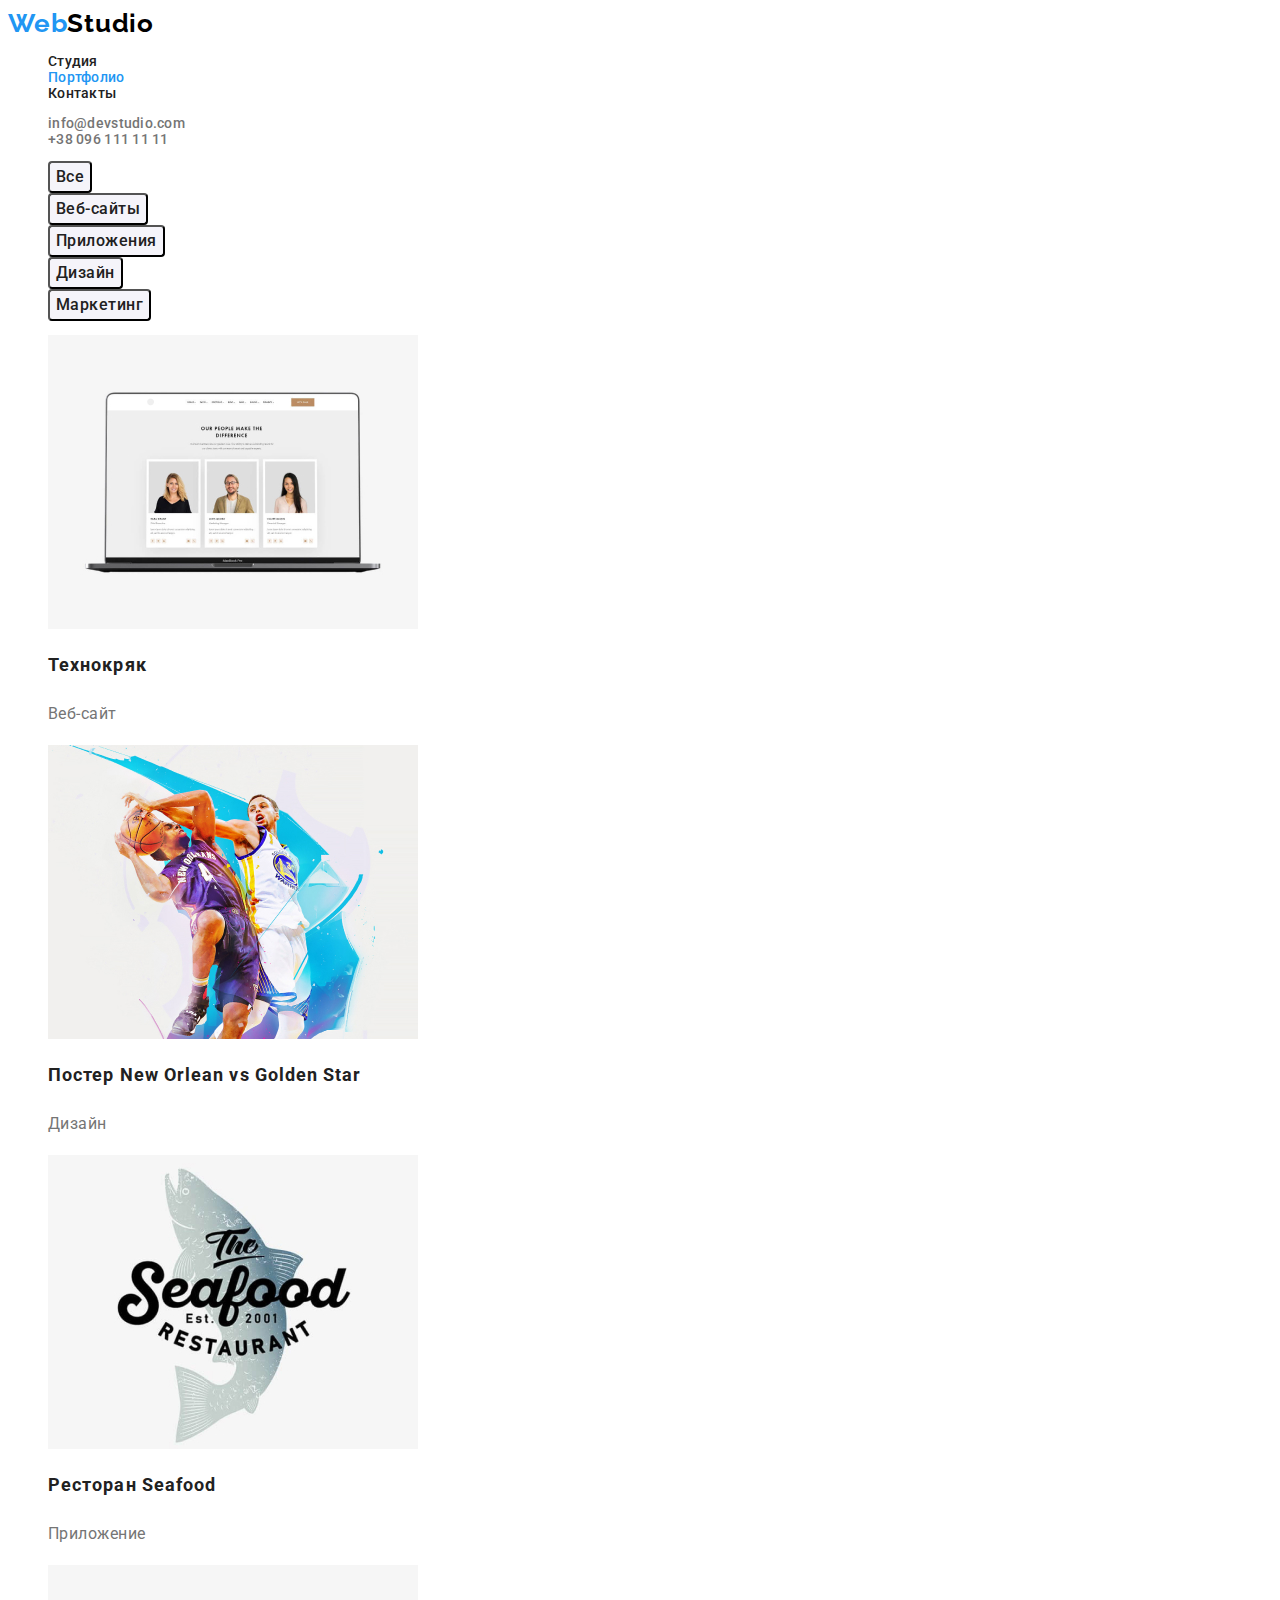
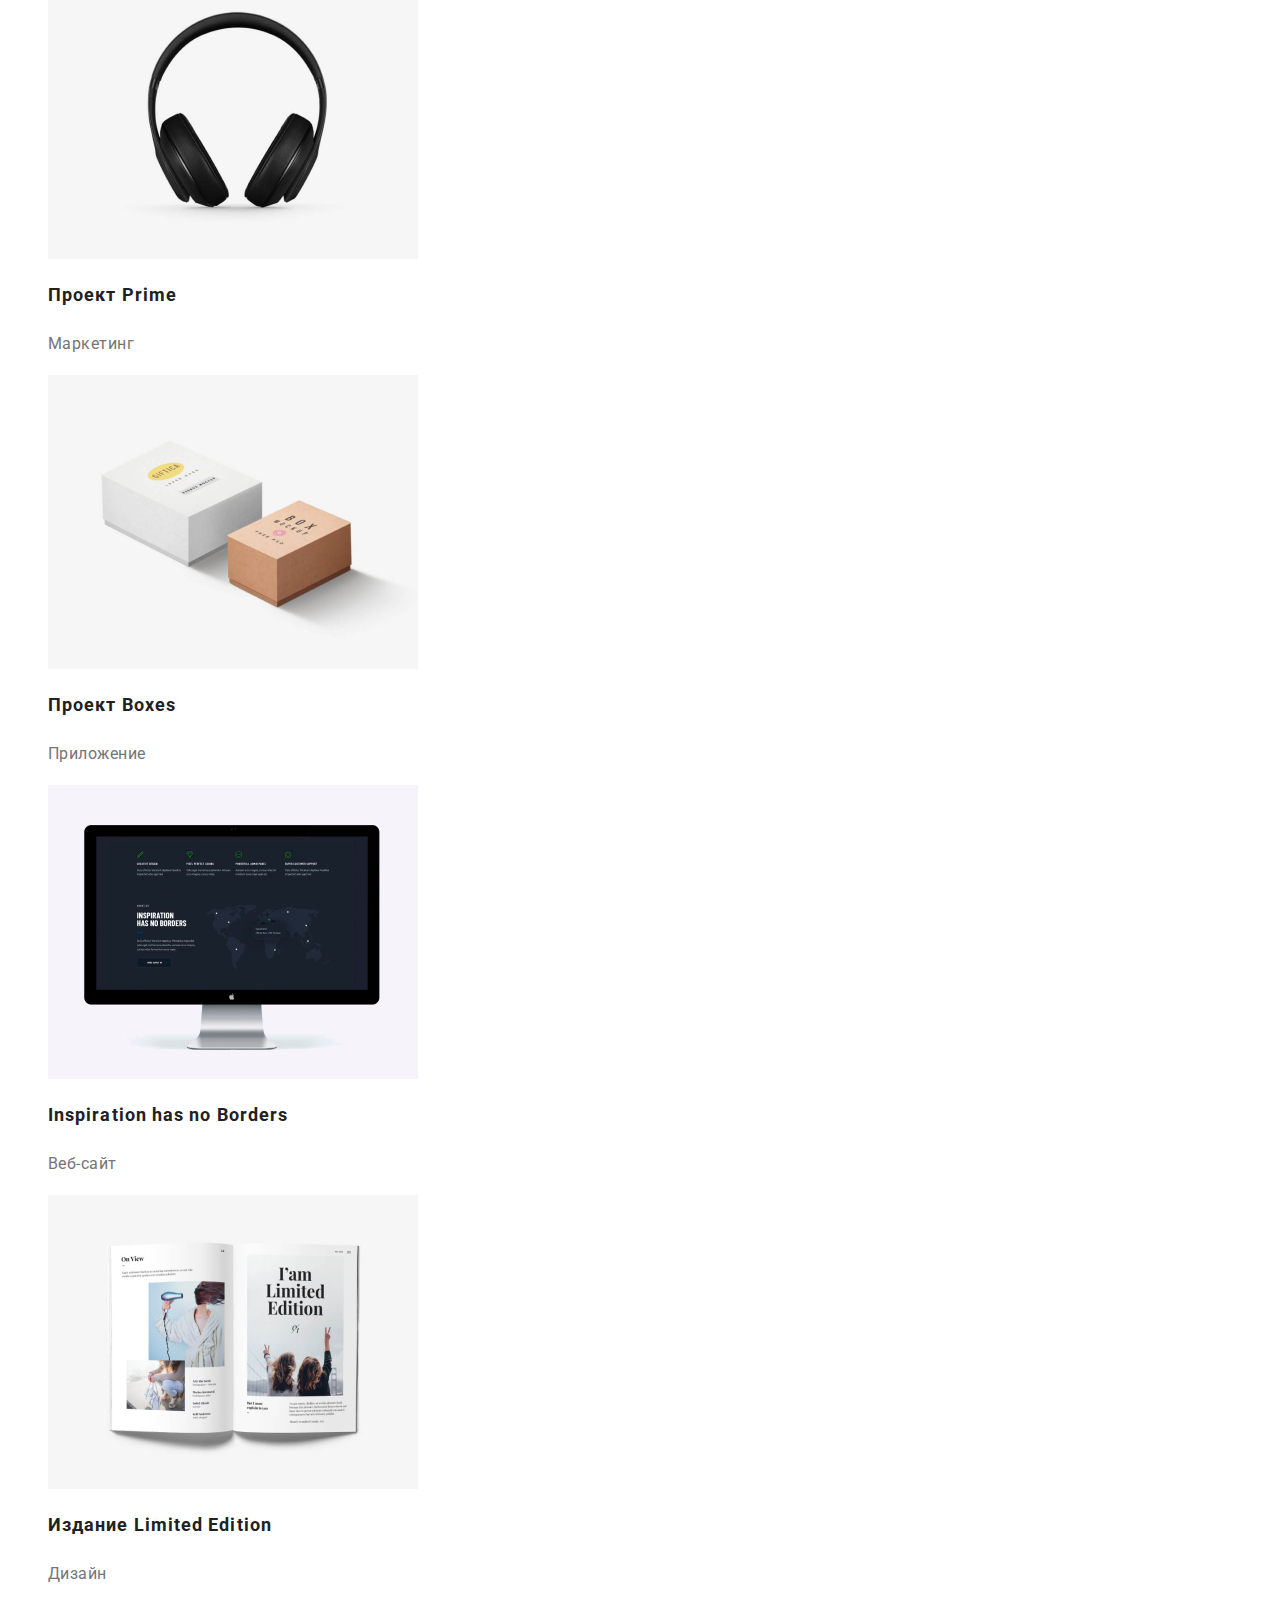
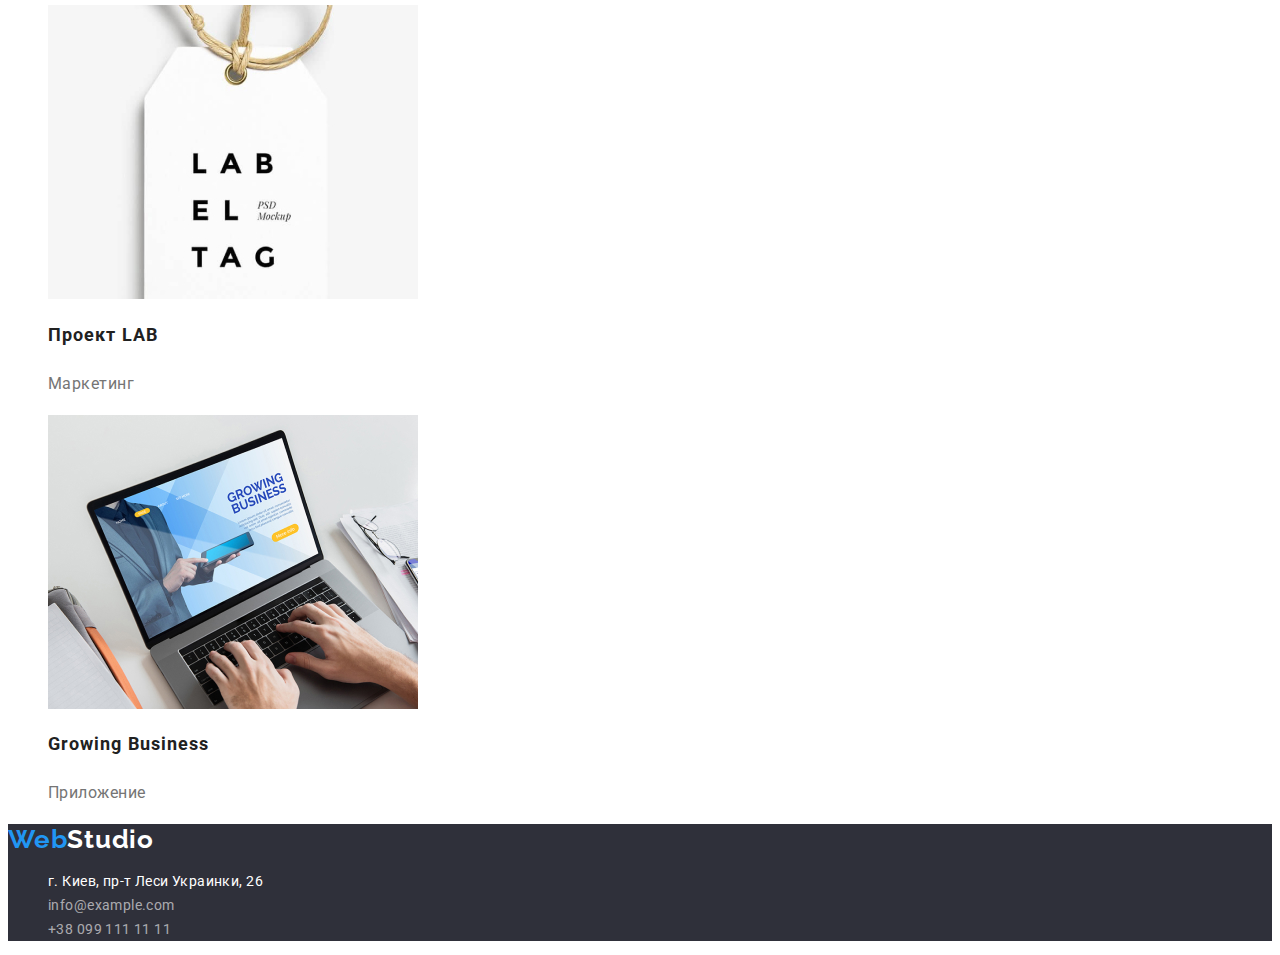
==== portfolio.html @ 7028559c "Initial commit" ====
<!DOCTYPE html>
<html lang="ru">
	<head>
		<meta charset="UTF-8" />
		<meta http-equiv="X-UA-Compatible" content="IE=edge" />
		<meta name="viewport" content="width=device-width, initial-scale=1.0" />
		<title>Document</title>
		<!-- start normalize -->
		<link rel="stylesheet" href="https://cdnjs.cloudflare.com/ajax/libs/modern-normalize/1.1.0/modern-normalize.min.css" integrity="sha512-wpPYUAdjBVSE4KJnH1VR1HeZfpl1ub8YT/NKx4PuQ5NmX2tKuGu6U/JRp5y+Y8XG2tV+wKQpNHVUX03MfMFn9Q==" crossorigin="anonymous" referrerpolicy="no-referrer" />
		<!-- end normolize -->
		<!-- fonts start -->
		<link rel="preconnect" href="https://fonts.googleapis.com" />
		<link rel="preconnect" href="https://fonts.gstatic.com" crossorigin />
		<link
			href="https://fonts.googleapis.com/css2?family=Raleway:wght@700&family=Roboto:wght@400;500;700;900&display=swap"
			rel="stylesheet"
		/>
		<!-- fonts end -->
		<link rel="stylesheet" href="./css/styles.css" />
	</head>
	<body>
		<!-- шапка -->
		<header class="header">
			<a class="logo link" href="./index.html">Web<span class="logo-light">Studio</span></a>
			<nav class="header-nav">
				<ul class="header-list list">
					<li class="header-item">
						<a class="header-link link" href="./index.html">Студия</a>
					</li>
					<li class="header-item">
						<a class="header-link header-link-current link" href="#">Портфолио</a>
					</li>
					<li class="header-item">
						<a class="header-link link" href="#">Контакты</a>
					</li>
				</ul>
			</nav>
			<ul class="header-contacts list">
				<li class="header-contacts-item">
					<a class="header-contacts-link link" href="mailto:info@devstudio.com">info@devstudio.com</a>
				</li>
				<li class="header-contacts-item">
					<a class="header-contacts-link link" href="tel:+380961111111">+38 096 111 11 11</a>
				</li>
			</ul>
		</header>
		<!-- основная информация -->
		<!-- portfolio -->
		<main>
		<section class="portfolio">
			<h1 class="visually-hidden">Портфолио</h1>
			<ul class="btn-list list">
				<li class="btn-item">
					<button type="button" class="btn-filtr filtr-btn">Все</button>
				</li>
				<li class="btn-item">
					<button type="button" class="btn-filtr filtr-btn">Веб-сайты</button>
				</li>
				<li class="btn-item">
					<button type="button" class="btn-filtr filtr-btn">Приложения</button>
				</li>
				<li class="btn-item">
					<button type="button" class="btn-filtr filtr-btn">Дизайн</button>
				</li>
				<li class="btn-item">
					<button type="button" class="btn-filtr filtr-btn">Маркетинг</button>
				</li>
			</ul>
			<ul class="list">
				<li class="portfolio-item">
					<a href="" class="link">
						<img src="./images/portfolio/project1.jpg" alt="project-1" class="portfolio-img" width="370" />
						<h2 class="portfolio-name">Технокряк</h2>
						<p class="portfolio-text">Веб-сайт</p>
					</a>
				</li>
				<li class="portfolio-item">
					<a href="" class="link">
						<img src="./images/portfolio/project2.jpg" alt="project-2" class="portfolio-img" width="370" />
						<h2 class="portfolio-name">Постер New Orlean vs Golden Star</h2>
						<p class="portfolio-text">Дизайн</p>
					</a>
				</li>
				<li class="portfolio-item">
					<a href="" class="link">
						<img src="./images/portfolio/project3.jpg" alt="project-3" class="portfolio-img" width="370" />
						<h2 class="portfolio-name">Ресторан Seafood</h2>
						<p class="portfolio-text">Приложение</p>
					</a>
				</li>
				<li class="portfolio-item">
					<a href="" class="link">
						<img src="./images/portfolio/project4.jpg" alt="project-4" class="portfolio-img" width="370" />
						<h2 class="portfolio-name">Проект Prime</h2>
						<p class="portfolio-text">Маркетинг</p>
					</a>
				</li>
				<li class="portfolio-item">
					<a href="" class="link">
						<img src="./images/portfolio/project5.jpg" alt="project-5" class="portfolio-img" width="370" />
						<h2 class="portfolio-name">Проект Boxes</h2>
						<p class="portfolio-text">Приложение</p>
					</a>
				</li>
				<li class="portfolio-item">
					<a href="" class="link">
						<img src="./images/portfolio/project6.jpg" alt="project-6" class="portfolio-img" width="370" />
						<h2 class="portfolio-name">Inspiration has no Borders</h2>
						<p class="portfolio-text">Веб-сайт</p>
					</a>
				</li>
				<li class="portfolio-item">
					<a href="" class="link">
						<img src="./images/portfolio/project7.jpg" alt="project-7" class="portfolio-img" width="370" />
						<h2 class="portfolio-name">Издание Limited Edition</h2>
						<p class="portfolio-text">Дизайн</p>
					</a>
				</li>
				<li class="portfolio-item">
					<a href="" class="link">
						<img src="./images/portfolio/project8.jpg" alt="project-8" class="portfolio-img" width="370" />
						<h2 class="portfolio-name">Проект LAB</h2>
						<p class="portfolio-text">Маркетинг</p>
					</a>
				</li>
				<li class="portfolio-item">
					<a href="" class="link">
						<img src="./images/portfolio/project9.jpg" alt="project-9" class="portfolio-img" width="370" />
						<h2 class="portfolio-name">Growing Business</h2>
						<p class="portfolio-text">Приложение</p>
					</a>
				</li>
			</ul>
		</section>
		</main>
		<!-- подвал -->
		<footer class="footer">
			<a class="logo link" href="./index.html">Web<span class="logo-dark">Studio</span></a>
			<address class="address">
				<ul class="address-list list">
					<li class="address-iteam">
						<a
							class="adsress-link link"
							href="https://goo.gl/maps/4akNieNe14denpzW6"
							target="_blank"
							rel="nofollow noopener"
						>
							г. Киев, пр-т Леси Украинки, 26
						</a>
					</li>
					<li class="contacts-iteam">
						<a class="contacts-link link" href="mailto:info@example.com">info@example.com</a>
					</li>
					<li class="contacts-iteam">
						<a class="contacts-link link" href="tel:+380991111111">+38 099 111 11 11</a>
					</li>
				</ul>
			</address>
		</footer>
	</body>
</html>
---- css/styles.css ----
:root {
	/*  */
	--main-font: "Roboto", sans-serif;
	--secondary-font: "Raleway", sans-serif;

	/* text colors */
	--main-txt-cl: #212121;
	--accent-txt-cl: #2196f3;
	--white-txt-cl: #ffffff;
	--gray-txt-cl: #757575;

	/* bg colors */
	--white-bg-cl: #ffffff;
	--dark-bg-cl: #2f303a;
	--light-bg-cl: #f5f4fa;
	--cards-bg-cl: #eeeeee;
}
/* body */
body {
	font-family: var(--main-font);
	color: var(--main-txt-cl);
	background-color: var(--white-bg-cl);
	font-size: 14px;
	letter-spacing: 0.03em;
}


/* reset styles */
.link {
	text-decoration: none;
	color: currentColor;
}
.list {
	list-style: none;
}
/* base styles */
.visually-hidden {
	position: absolute;
	width: 1px;
	height: 1px;
	margin: -1px;
	border: 0;
	padding: 0;
	white-space: nowrap;
	clip-path: inset(100%);
	clip: rect(0 0 0 0);
	overflow: hidden;
}

.header-link-current {
	color: var(--accent-txt-cl);
}
.btn:hover,
.btn:focus {
	background-color: #188ce8;
}
.btn {
	cursor: pointer;
	background-color: var(--accent-txt-cl);
	font-family: var(--main-font);
}
/* шапка */
/* logo */
.logo {
	font-family: var(--secondary-font);
	font-weight: 700;
	font-size: 26px;
	line-height: calc(31 / 26);
	/* identical to box height */
	letter-spacing: 0.03em;
	color:var(--accent-txt-cl);
}
.logo-light {
	font-family: var(--secondary-font);
	font-weight: 700;
	font-size: 26px;
	line-height: calc(31 / 26);
	/* identical to box height */
	letter-spacing: 0.03em;
	color: #000000;
}
.color {
	color: var(--accent-txt-cl);
}
/* logo end */
/* nav */
.header-list {
	font-weight: 500;
	font-size: 14px;
	line-height: calc(16 / 14);
	letter-spacing: 0.02em;
	color:var(--main-txt-cl);
}
.header-link:hover,
.header-link:focus {
	color: var(--accent-txt-cl);
}
/* nav end */
/* contacts */
.header-contacts {
	font-weight: 500;
	font-size: 14px;
	line-height: calc(16 / 14);
	letter-spacing: 0.02em;
	color:var(--gray-txt-cl);
}
.header-contacts-link:hover,
.header-contacts-link:focus {
	color: var(--accent-txt-cl);
}
/* contacts end */
/* Hero */
.hero {
	background-color: var(--dark-bg-cl);
}
.hero-title {
	font-weight: 900;
	font-size: 44px;
	line-height: calc(60 / 44);
	letter-spacing: 0.06em;
	text-transform: uppercase;
	color: #ffffff;
}
.hero-btn {
	font-family: var(--main-font);
	background: var(--accent-txt-cl);
	box-shadow: 0px 4px 4px rgba(0, 0, 0, 0.15);
	border-radius: 4px;
	font-weight: 700;
	font-size: 16px;
	line-height: calc(30 / 16);
	letter-spacing: 0.06em;
	color: var(--white-txt-cl);
}
/* hero end */
/* peculiarities */
.peculiarities-h {
	font-weight: 700;
	font-size: 14px;
	line-height: calc(16 / 14);
	letter-spacing: 0.03em;
	text-transform: uppercase;
	color: var(--main-txt-cl);
}
.peculiarities-p {
	font-weight: 400;
	font-size: 14px;
	line-height: calc(24 / 14);
	letter-spacing: 0.03em;
	color: var(--gray-txt-cl);
}
/* peculiarities end */
/* examples */
.examples-title {
	font-weight: 700;
	font-size: 36px;
	line-height: calc(42 / 36);
	text-align: center;
	letter-spacing: 0.03em;
	color: var(--main-txt-cl);
}
/* examples end */
/* team */
.team {
	background-color: var(--light-bg-cl);
}
.team-item {
	background-color: var(--cards-bg-cl);
}
.team-title {
	font-weight: 700;
	font-size: 36px;
	line-height: calc(42 / 36);
	text-align: center;
	letter-spacing: 0.03em;
	color: var(--main-txt-cl);
}
.team-name {
	font-weight: 500;
	font-size: 16px;
	line-height: calc(19 / 16);
	text-align: center;
	letter-spacing: 0.03em;
	color: var(--main-txt-cl);
}
.team-proffeison {
	font-weight: 400;
	font-size: 16px;
	line-height: 19px;
	text-align: center;
	letter-spacing: 0.03em;
	color: var(--gray-txt-cl);
}
/* team end */
/* footer */
.footer {
	background-color: var(--dark-bg-cl);
}
.logo-dark {
	color: var(--white-txt-cl);
}
.adsress-link {
	font-style: normal;
	font-weight: 400;
	font-size: 14px;
	line-height: calc(24 / 14);
	letter-spacing: 0.03em;
	color: var(--white-txt-cl);
}
.contacts-link {
	font-style: normal;
	font-weight: 400;
	font-size: 14px;
	line-height: calc(24 / 14);
	letter-spacing: 0.03em;
	color: rgba(255, 255, 255, 0.6);
}
.adsress-link:hover,
.adsress-link:focus {
	color: var(--accent-txt-cl);
}
.contacts-link:hover,
.contacts-link:focus {
	color: var(--white-txt-cl);
}
/* footer end */
/* portfolio */
/* filtr */
.btn-filtr {
	background-color: var(--light-bg-cl);
	border-radius: 4px;
	cursor: pointer;
	font-family: inherit;
	font-weight: 500;
	font-size: 16px;
	line-height: calc(26 / 16);
	text-align: center;
	letter-spacing: 0.03em;
	color: var(--main-txt-cl);
}
.btn-filtr:hover,
.btn-filtr:focus {
	background-color: var(--accent-txt-cl);
	color: var(--white-txt-cl);
}
/* filtr end */
.portfolio-item {
	cursor: pointer;
}
.portfolio-name {
	font-size: 18px;
	line-height: calc(36 / 18);
	letter-spacing: 0.06em;
	color:var(--main-txt-cl);
}
.portfolio-text {
	font-size: 16px;
	line-height: calc(30 / 16);
	letter-spacing: 0.03em;
	color: var(--gray-txt-cl);
}

/* portfolio end */
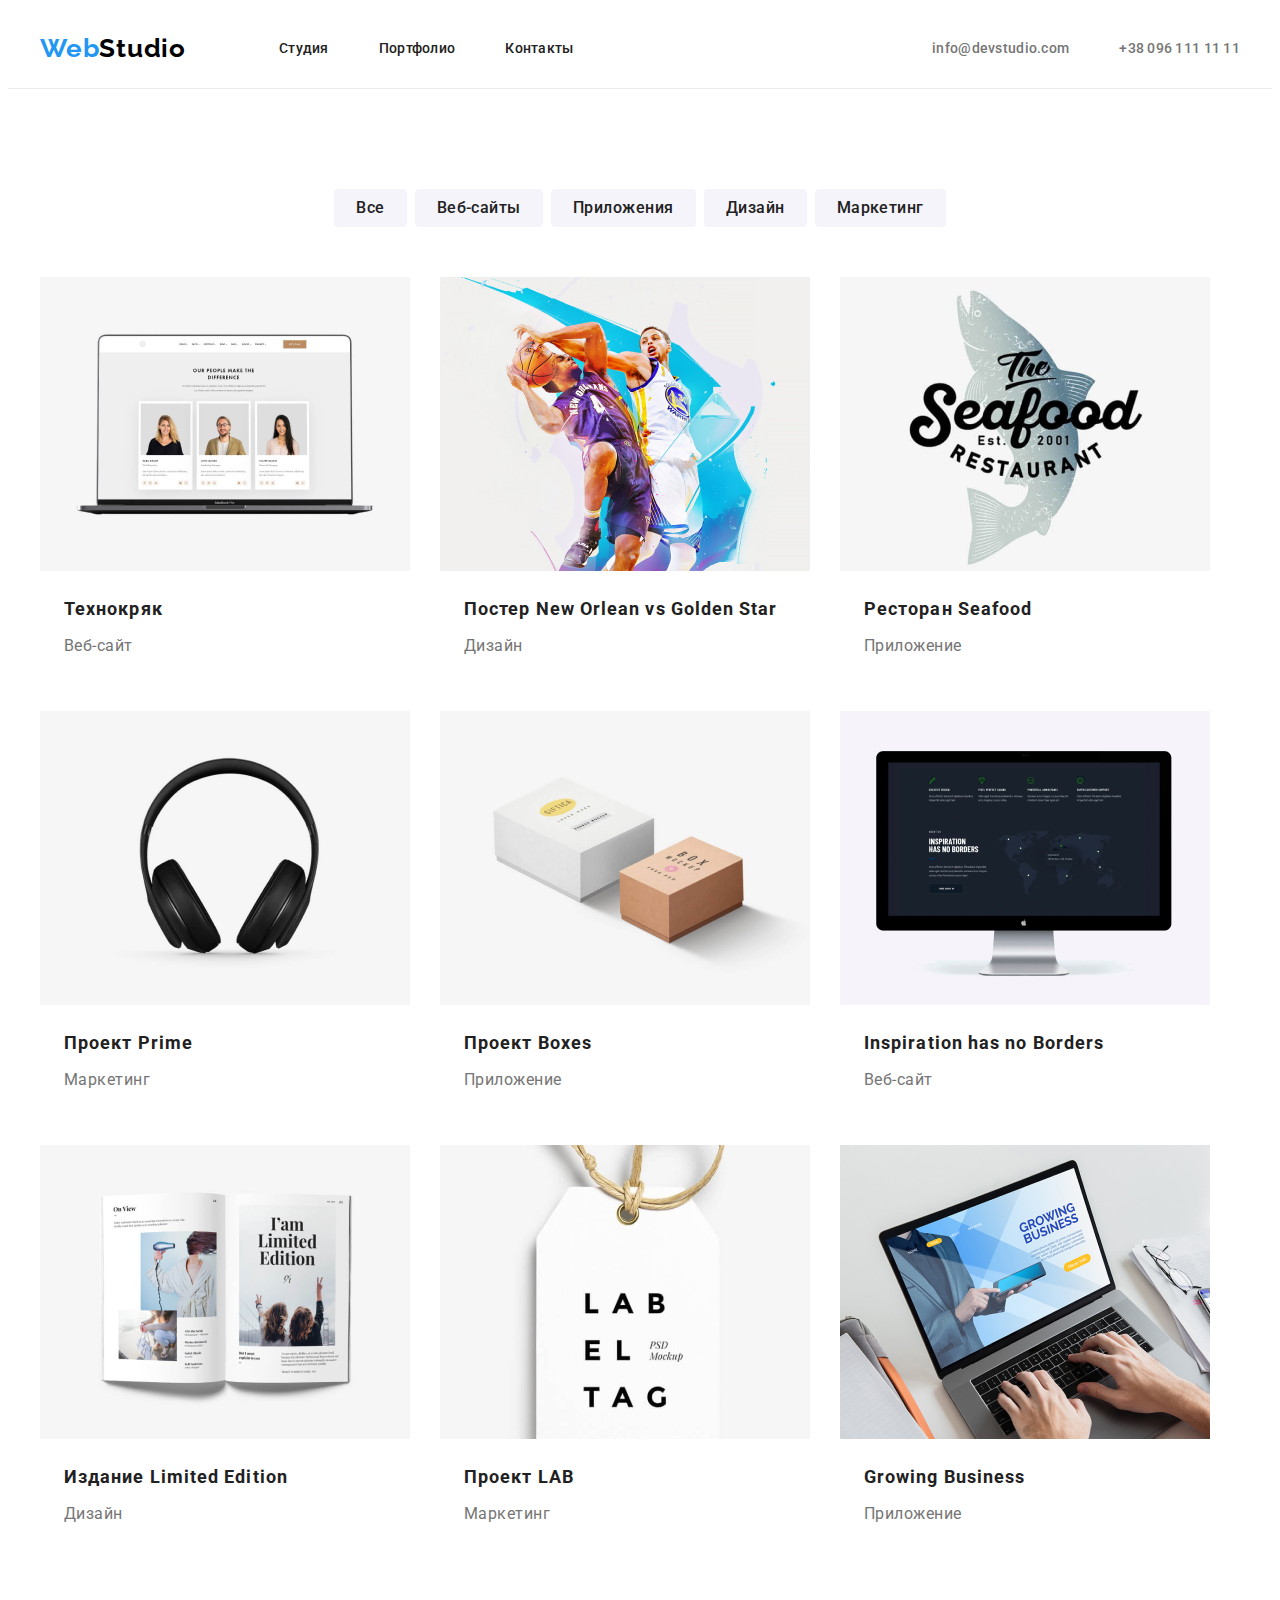
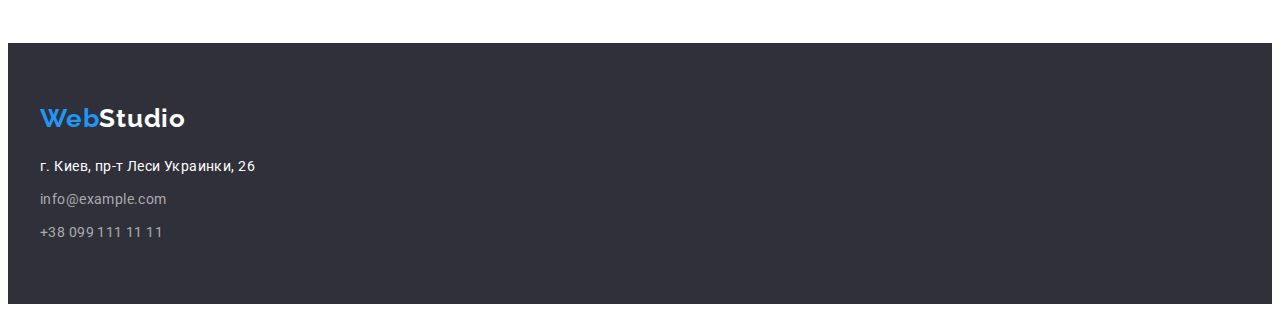
==== commit f898aa2f: "dz3" ====
--- a/portfolio.html
+++ b/portfolio.html
@@ -21,35 +21,35 @@
 	<body>
 		<!-- шапка -->
 		<header class="header">
-			<a class="logo link" href="./index.html">Web<span class="logo-light">Studio</span></a>
+			<div class="container header-container">
+			<a class="logo logo-mg link" href="./index.html">Web<span class="logo-light">Studio</span>
+			</a>
 			<nav class="header-nav">
 				<ul class="header-list list">
 					<li class="header-item">
-						<a class="header-link link" href="./index.html">Студия</a>
+						<a class="header-link header-link-current link" href="./index.html">Студия</a>
 					</li>
 					<li class="header-item">
-						<a class="header-link header-link-current link" href="#">Портфолио</a>
+						<a class="header-link link" href="./portfolio.html">Портфолио</a>
 					</li>
 					<li class="header-item">
 						<a class="header-link link" href="#">Контакты</a>
 					</li>
 				</ul>
 			</nav>
-			<ul class="header-contacts list">
-				<li class="header-contacts-item">
+			
 					<a class="header-contacts-link link" href="mailto:info@devstudio.com">info@devstudio.com</a>
-				</li>
-				<li class="header-contacts-item">
+				
 					<a class="header-contacts-link link" href="tel:+380961111111">+38 096 111 11 11</a>
-				</li>
-			</ul>
+				</div>
 		</header>
 		<!-- основная информация -->
 		<!-- portfolio -->
 		<main>
 		<section class="portfolio">
+			<div class="container">
 			<h1 class="visually-hidden">Портфолио</h1>
-			<ul class="btn-list list">
+			<ul class="btn-list list btn-list-container">
 				<li class="btn-item">
 					<button type="button" class="btn-filtr filtr-btn">Все</button>
 				</li>
@@ -66,76 +66,96 @@
 					<button type="button" class="btn-filtr filtr-btn">Маркетинг</button>
 				</li>
 			</ul>
-			<ul class="list">
-				<li class="portfolio-item">
+			<ul class="list cards-set">
+				<li class="portfolio-item cards-set-item">
 					<a href="" class="link">
 						<img src="./images/portfolio/project1.jpg" alt="project-1" class="portfolio-img" width="370" />
+						<div class="portfolio-wrapper">
 						<h2 class="portfolio-name">Технокряк</h2>
 						<p class="portfolio-text">Веб-сайт</p>
+						</div>
 					</a>
 				</li>
-				<li class="portfolio-item">
+				<li class="portfolio-item cards-set-item">
 					<a href="" class="link">
 						<img src="./images/portfolio/project2.jpg" alt="project-2" class="portfolio-img" width="370" />
+						<div class="portfolio-wrapper">
 						<h2 class="portfolio-name">Постер New Orlean vs Golden Star</h2>
 						<p class="portfolio-text">Дизайн</p>
+						</div>
 					</a>
 				</li>
-				<li class="portfolio-item">
+				<li class="portfolio-item cards-set-item">
 					<a href="" class="link">
 						<img src="./images/portfolio/project3.jpg" alt="project-3" class="portfolio-img" width="370" />
+						<div class="portfolio-wrapper">
 						<h2 class="portfolio-name">Ресторан Seafood</h2>
 						<p class="portfolio-text">Приложение</p>
+						</div>
 					</a>
 				</li>
-				<li class="portfolio-item">
+				<li class="portfolio-item cards-set-item">
 					<a href="" class="link">
 						<img src="./images/portfolio/project4.jpg" alt="project-4" class="portfolio-img" width="370" />
+						<div class="portfolio-wrapper">
 						<h2 class="portfolio-name">Проект Prime</h2>
 						<p class="portfolio-text">Маркетинг</p>
+						</div>
 					</a>
 				</li>
-				<li class="portfolio-item">
+				<li class="portfolio-item cards-set-item">
 					<a href="" class="link">
 						<img src="./images/portfolio/project5.jpg" alt="project-5" class="portfolio-img" width="370" />
+						<div class="portfolio-wrapper">
 						<h2 class="portfolio-name">Проект Boxes</h2>
 						<p class="portfolio-text">Приложение</p>
+						</div>
 					</a>
 				</li>
-				<li class="portfolio-item">
+				<li class="portfolio-item cards-set-item">
 					<a href="" class="link">
 						<img src="./images/portfolio/project6.jpg" alt="project-6" class="portfolio-img" width="370" />
+						<div class="portfolio-wrapper">
 						<h2 class="portfolio-name">Inspiration has no Borders</h2>
 						<p class="portfolio-text">Веб-сайт</p>
+						</div>
 					</a>
 				</li>
-				<li class="portfolio-item">
+				<li class="portfolio-item cards-set-item">
 					<a href="" class="link">
 						<img src="./images/portfolio/project7.jpg" alt="project-7" class="portfolio-img" width="370" />
+						<div class="portfolio-wrapper">
 						<h2 class="portfolio-name">Издание Limited Edition</h2>
 						<p class="portfolio-text">Дизайн</p>
+						</div>
 					</a>
 				</li>
-				<li class="portfolio-item">
+				<li class="portfolio-item cards-set-item">
 					<a href="" class="link">
 						<img src="./images/portfolio/project8.jpg" alt="project-8" class="portfolio-img" width="370" />
+						<div class="portfolio-wrapper">
 						<h2 class="portfolio-name">Проект LAB</h2>
 						<p class="portfolio-text">Маркетинг</p>
+						</div>
 					</a>
 				</li>
-				<li class="portfolio-item">
+				<li class="portfolio-item cards-set-item">
 					<a href="" class="link">
 						<img src="./images/portfolio/project9.jpg" alt="project-9" class="portfolio-img" width="370" />
+						<div class="portfolio-wrapper">
 						<h2 class="portfolio-name">Growing Business</h2>
 						<p class="portfolio-text">Приложение</p>
+						</div>
 					</a>
 				</li>
 			</ul>
+		</div>
 		</section>
 		</main>
 		<!-- подвал -->
 		<footer class="footer">
-			<a class="logo link" href="./index.html">Web<span class="logo-dark">Studio</span></a>
+			<div class="container">
+			<a class="logo logo-ft link" href="./index.html">Web<span class="logo-dark">Studio</span></a>
 			<address class="address">
 				<ul class="address-list list">
 					<li class="address-iteam">
@@ -156,6 +176,7 @@
 					</li>
 				</ul>
 			</address>
+		</div>
 		</footer>
 	</body>
 </html>
--- a/css/styles.css
+++ b/css/styles.css
@@ -13,7 +13,11 @@
 	--white-bg-cl: #ffffff;
 	--dark-bg-cl: #2f303a;
 	--light-bg-cl: #f5f4fa;
-	--cards-bg-cl: #eeeeee;
+	--cards-bg-cl: #ffffff;
+
+	/* others */
+	--indent: 30px;
+	--items: 4;
 }
 /* body */
 body {
@@ -26,14 +30,47 @@
 
 
 /* reset styles */
+.container {
+width: 1200px;
+padding-left: 15px;
+padding-right: 15px;
+margin-left: auto;
+margin-right: auto;
+
+}
+h1,
+h2,
+h3,
+h4,
+h5,
+h6,
+p {
+  margin: 0;
+}
+img {
+  display: block;
+}
 .link {
 	text-decoration: none;
 	color: currentColor;
 }
 .list {
 	list-style: none;
+	padding: 0px;
+	margin: 0px;
 }
 /* base styles */
+.cards-set {
+display: flex;
+flex-wrap: wrap;
+gap: var(--indent);
+}
+.cards-set-item {
+	flex-basis: calc((100% - var(--indent) * (var(--items) - 1)) / var(--items));
+}
+.section {
+	padding-bottom: 94px;
+}
 .visually-hidden {
 	position: absolute;
 	width: 1px;
@@ -47,20 +84,32 @@
 	overflow: hidden;
 }
 
-.header-link-current {
-	color: var(--accent-txt-cl);
-}
 .btn:hover,
 .btn:focus {
 	background-color: #188ce8;
 }
 .btn {
+display: block;
+margin: 0 auto;
+	padding: 8px 30px;
 	cursor: pointer;
 	background-color: var(--accent-txt-cl);
 	font-family: var(--main-font);
+	box-shadow: 0px 4px 4px rgba(0, 0, 0, 0.15);
+border-radius: 4px;
 }
 /* шапка */
+header {
+	border-bottom: 1px solid #ECECEC;
+	margin-bottom: 6px;
+}
 /* logo */
+.header-container {
+	display: flex;
+	align-items: center;
+	
+	
+}
 .logo {
 	font-family: var(--secondary-font);
 	font-weight: 700;
@@ -70,6 +119,9 @@
 	letter-spacing: 0.03em;
 	color:var(--accent-txt-cl);
 }
+.logo-mg {
+	margin-right: 93px;
+}
 .logo-light {
 	font-family: var(--secondary-font);
 	font-weight: 700;
@@ -78,6 +130,16 @@
 	/* identical to box height */
 	letter-spacing: 0.03em;
 	color: #000000;
+
+}
+.header-nav {
+	margin-right: auto;
+}
+.header-contacts-link {
+	margin-right: 50px;
+}
+.header-contacts-link:last-child {
+	margin-right: 0px;
 }
 .color {
 	color: var(--accent-txt-cl);
@@ -85,19 +147,32 @@
 /* logo end */
 /* nav */
 .header-list {
+	display: flex;
+	gap: 50px;
 	font-weight: 500;
 	font-size: 14px;
 	line-height: calc(16 / 14);
 	letter-spacing: 0.02em;
 	color:var(--main-txt-cl);
 }
+/* .header-item {
+	margin-right: 50px;
+}
+.header-item:last-child {
+	margin-right: 0px;
+} */
 .header-link:hover,
 .header-link:focus {
 	color: var(--accent-txt-cl);
 }
+.header-link,
+.header-contacts-link {
+	padding-top: 32px;
+	padding-bottom: 32px;
+}
 /* nav end */
 /* contacts */
-.header-contacts {
+.header-contacts-link {
 	font-weight: 500;
 	font-size: 14px;
 	line-height: calc(16 / 14);
@@ -112,12 +187,18 @@
 /* Hero */
 .hero {
 	background-color: var(--dark-bg-cl);
+	
+}
+.cntainer-hero {
+	
 }
 .hero-title {
+	width: 696px; 
 	font-weight: 900;
 	font-size: 44px;
 	line-height: calc(60 / 44);
 	letter-spacing: 0.06em;
+	text-align: center;
 	text-transform: uppercase;
 	color: #ffffff;
 }
@@ -134,7 +215,19 @@
 }
 /* hero end */
 /* peculiarities */
+.peculiarities {
+	padding-top: 88px;
+}
+.peculiarities-list {
+	display: flex;
+	gap: 30px;
+	
+}
+.peculiarities-item {
+	flex-basis: 270px;
+}
 .peculiarities-h {
+	margin-bottom: 10px;
 	font-weight: 700;
 	font-size: 14px;
 	line-height: calc(16 / 14);
@@ -151,7 +244,9 @@
 }
 /* peculiarities end */
 /* examples */
+
 .examples-title {
+	padding-bottom: 50px;
 	font-weight: 700;
 	font-size: 36px;
 	line-height: calc(42 / 36);
@@ -159,15 +254,27 @@
 	letter-spacing: 0.03em;
 	color: var(--main-txt-cl);
 }
+/* .examples-list {
+	display: flex;
+	gap: 30px;
+} */
 /* examples end */
 /* team */
 .team {
 	background-color: var(--light-bg-cl);
 }
+/* .team-list {
+	display: flex;
+	gap: 30px;
+}
 .team-item {
 	background-color: var(--cards-bg-cl);
-}
+	flex-basis: calc((100% - 30px * 3) / 4);
+} */
+
 .team-title {
+	padding-top: 94px;
+	margin-bottom: 50px;
 	font-weight: 700;
 	font-size: 36px;
 	line-height: calc(42 / 36);
@@ -175,7 +282,16 @@
 	letter-spacing: 0.03em;
 	color: var(--main-txt-cl);
 }
+.team-wrapper {
+	padding-top: 30px;
+	padding-right: 5px;
+	padding-bottom: 30px;
+	padding-left: 5px;
+	box-shadow: 0px 1px 3px rgba(0, 0, 0, 0.12), 0px 1px 1px rgba(0, 0, 0, 0.14), 0px 2px 1px rgba(0, 0, 0, 0.2);
+border-radius: 0px 0px 4px 4px;
+}
 .team-name {
+	margin-bottom: 10px;
 	font-weight: 500;
 	font-size: 16px;
 	line-height: calc(19 / 16);
@@ -195,9 +311,25 @@
 /* footer */
 .footer {
 	background-color: var(--dark-bg-cl);
-}
+	padding-top: 60px;
+	padding-bottom: 60px ;
+}
+
 .logo-dark {
 	color: var(--white-txt-cl);
+}
+.address {
+	margin-top: 20px;
+}
+.address-list {
+	width: 231px;
+}
+.address-iteam,
+.contacts-iteam {
+	margin-bottom: 9px;
+}
+.contacts-iteam:last-child {
+	margin-bottom: 0;
 }
 .adsress-link {
 	font-style: normal;
@@ -226,8 +358,22 @@
 /* footer end */
 /* portfolio */
 /* filtr */
+
+.btn-list-container {
+	display: flex;
+	margin-bottom: 34px;
+	height: 54px;
+	justify-content: center;
+	gap: 8px;
+
+}
+.btn-item {
+	
+}
 .btn-filtr {
+	padding: 6px 22px;
 	background-color: var(--light-bg-cl);
+	border: none;
 	border-radius: 4px;
 	cursor: pointer;
 	font-family: inherit;
@@ -244,10 +390,21 @@
 	color: var(--white-txt-cl);
 }
 /* filtr end */
+.portfolio {
+	padding-top: 94px;
+	padding-bottom: 94px;
+}
 .portfolio-item {
 	cursor: pointer;
 }
+.portfolio-wrapper {
+	padding-top: 20px;
+	padding-right: 24px;
+	padding-bottom: 20px;
+	padding-left: 24px;
+}
 .portfolio-name {
+	margin-bottom: 4px;
 	font-size: 18px;
 	line-height: calc(36 / 18);
 	letter-spacing: 0.06em;
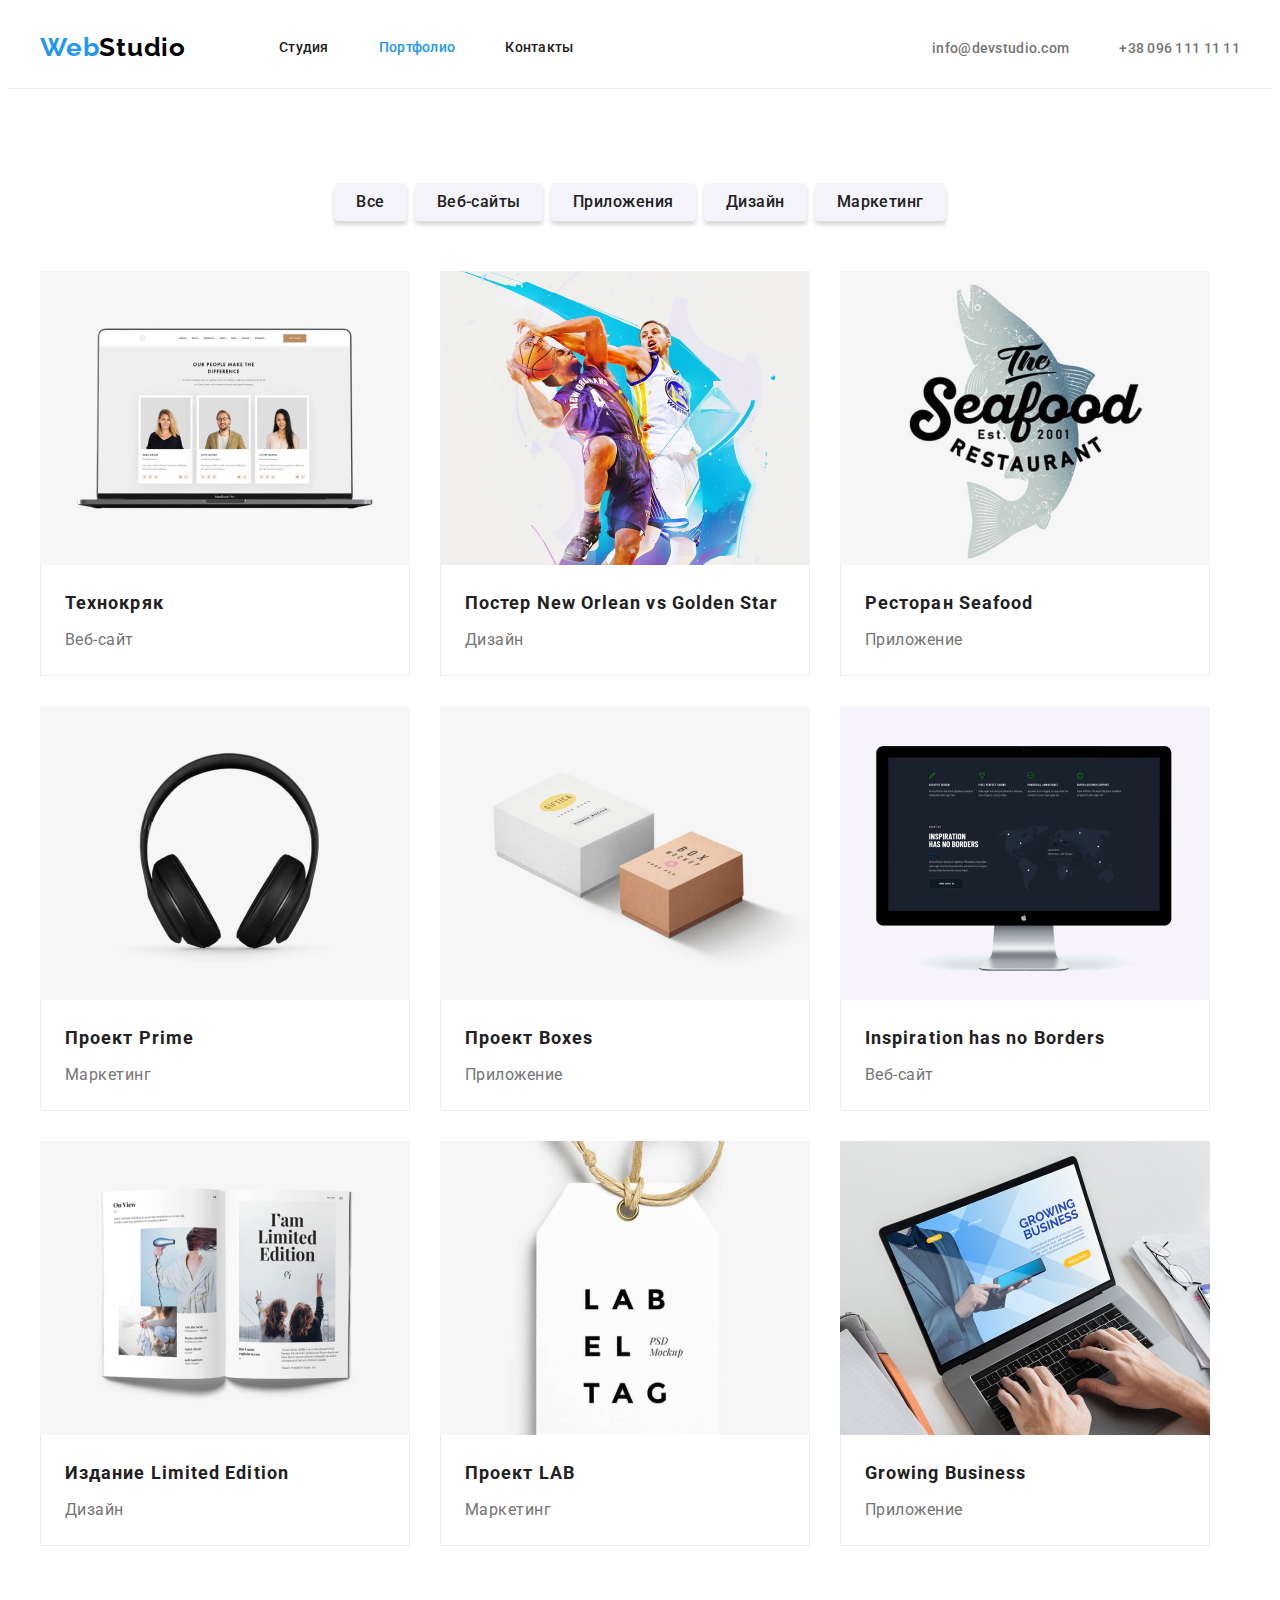
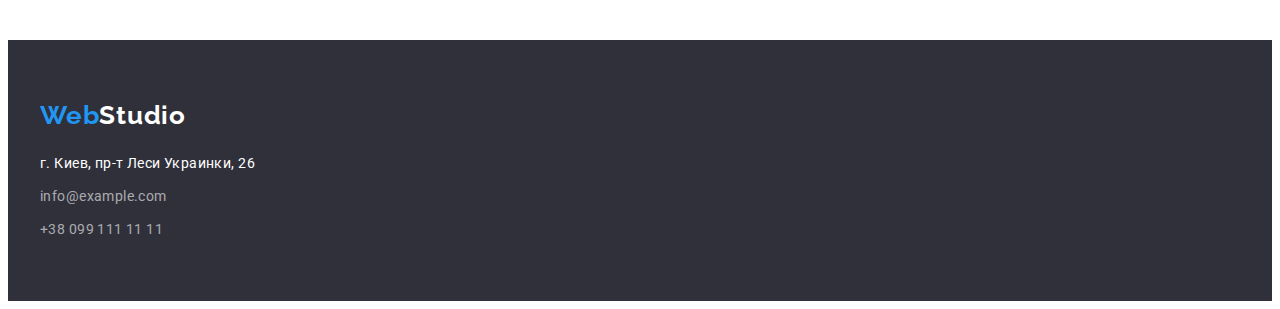
==== commit a8762e7c: "dz rework" ====
--- a/portfolio.html
+++ b/portfolio.html
@@ -22,31 +22,34 @@
 		<!-- шапка -->
 		<header class="header">
 			<div class="container header-container">
-			<a class="logo logo-mg link" href="./index.html">Web<span class="logo-light">Studio</span>
-			</a>
-			<nav class="header-nav">
+				<a class="logo logo-mg link" href="./index.html">Web<span class="logo-light">Studio</span>
+				</a>
+				<nav class="header-nav">
+					<ul class="header-list list">
+						<li class="header-item">
+							<a class="header-link  link" href="./index.html">Студия</a>
+						</li>
+						<li class="header-item">
+							<a class="header-link current link" href="./portfolio.html">Портфолио</a>
+						</li>
+						<li class="header-item">
+							<a class="header-link link" href="#">Контакты</a>
+						</li>
+					</ul>
+				</nav>
 				<ul class="header-list list">
-					<li class="header-item">
-						<a class="header-link header-link-current link" href="./index.html">Студия</a>
-					</li>
-					<li class="header-item">
-						<a class="header-link link" href="./portfolio.html">Портфолио</a>
-					</li>
-					<li class="header-item">
-						<a class="header-link link" href="#">Контакты</a>
-					</li>
+					<li class="header-item"><a class="header-contacts-link link"
+							href="mailto:info@devstudio.com">info@devstudio.com</a></li>
+	
+					<li class="header-item"><a class="header-contacts-link link" href="tel:+380961111111">+38
+							096 111 11 11</a></li>
 				</ul>
-			</nav>
-			
-					<a class="header-contacts-link link" href="mailto:info@devstudio.com">info@devstudio.com</a>
-				
-					<a class="header-contacts-link link" href="tel:+380961111111">+38 096 111 11 11</a>
-				</div>
+			</div>
 		</header>
 		<!-- основная информация -->
 		<!-- portfolio -->
 		<main>
-		<section class="portfolio">
+		<section class="portfolio section">
 			<div class="container">
 			<h1 class="visually-hidden">Портфолио</h1>
 			<ul class="btn-list list btn-list-container">
--- a/css/styles.css
+++ b/css/styles.css
@@ -14,6 +14,7 @@
 	--dark-bg-cl: #2f303a;
 	--light-bg-cl: #f5f4fa;
 	--cards-bg-cl: #ffffff;
+	--btn-hover-cl: #188ce8;
 
 	/* others */
 	--indent: 30px;
@@ -28,16 +29,7 @@
 	letter-spacing: 0.03em;
 }
 
-
 /* reset styles */
-.container {
-width: 1200px;
-padding-left: 15px;
-padding-right: 15px;
-margin-left: auto;
-margin-right: auto;
-
-}
 h1,
 h2,
 h3,
@@ -45,32 +37,46 @@
 h5,
 h6,
 p {
-  margin: 0;
+	margin: 0;
 }
 img {
-  display: block;
+	display: block;
+	min-width: 100%;
+}
+address {
+	font-style: normal;
+}
+.section {
+	padding-top: 94px;
+	padding-bottom: 94px;
+}
+.container {
+	width: 1200px;
+padding-left: 15px;
+padding-right: 15px;
+margin-left: auto;
+margin-right: auto;
+}
+.list {
+	list-style: none;
+	padding-left: 0px;
+	margin: 0px;
 }
 .link {
 	text-decoration: none;
-	color: currentColor;
-}
-.list {
-	list-style: none;
-	padding: 0px;
-	margin: 0px;
-}
+	color: inherit;
+}
+
 /* base styles */
 .cards-set {
-display: flex;
-flex-wrap: wrap;
-gap: var(--indent);
+	display: flex;
+	flex-wrap: wrap;
+	gap: var(--indent);
 }
 .cards-set-item {
 	flex-basis: calc((100% - var(--indent) * (var(--items) - 1)) / var(--items));
 }
-.section {
-	padding-bottom: 94px;
-}
+
 .visually-hidden {
 	position: absolute;
 	width: 1px;
@@ -83,32 +89,26 @@
 	clip: rect(0 0 0 0);
 	overflow: hidden;
 }
-
-.btn:hover,
-.btn:focus {
-	background-color: #188ce8;
-}
-.btn {
-display: block;
-margin: 0 auto;
-	padding: 8px 30px;
+button {
+	display: block;
+	margin: 0 auto;
+	padding: 10px 32px;
 	cursor: pointer;
+	color: var(--white-txt-cl);
 	background-color: var(--accent-txt-cl);
 	font-family: var(--main-font);
 	box-shadow: 0px 4px 4px rgba(0, 0, 0, 0.15);
-border-radius: 4px;
+	border: none;
+	border-radius: 4px;
 }
 /* шапка */
 header {
-	border-bottom: 1px solid #ECECEC;
-	margin-bottom: 6px;
+	border-bottom: 1px solid #ececec;
 }
 /* logo */
 .header-container {
 	display: flex;
 	align-items: center;
-	
-	
 }
 .logo {
 	font-family: var(--secondary-font);
@@ -117,7 +117,7 @@
 	line-height: calc(31 / 26);
 	/* identical to box height */
 	letter-spacing: 0.03em;
-	color:var(--accent-txt-cl);
+	color: var(--accent-txt-cl);
 }
 .logo-mg {
 	margin-right: 93px;
@@ -130,7 +130,6 @@
 	/* identical to box height */
 	letter-spacing: 0.03em;
 	color: #000000;
-
 }
 .header-nav {
 	margin-right: auto;
@@ -153,32 +152,40 @@
 	font-size: 14px;
 	line-height: calc(16 / 14);
 	letter-spacing: 0.02em;
-	color:var(--main-txt-cl);
-}
-/* .header-item {
-	margin-right: 50px;
-}
-.header-item:last-child {
-	margin-right: 0px;
-} */
+	color: var(--main-txt-cl);
+}
+.header-link {
+	display: block;
+	padding-top: 32px;
+	padding-bottom: 32px;
+}
+.header-link {
+	color: var(--main-txt-cl);
+	font-weight: 500;
+	line-height: 1.14;
+	font-size: 14px;
+	letter-spacing: 0.02em;
+}
+
 .header-link:hover,
 .header-link:focus {
 	color: var(--accent-txt-cl);
 }
-.header-link,
-.header-contacts-link {
-	padding-top: 32px;
-	padding-bottom: 32px;
-}
+.current {
+	color: var(--accent-txt-cl);
+}
+
 /* nav end */
 /* contacts */
+
 .header-contacts-link {
 	font-weight: 500;
 	font-size: 14px;
 	line-height: calc(16 / 14);
 	letter-spacing: 0.02em;
-	color:var(--gray-txt-cl);
-}
+	color: var(--gray-txt-cl);
+}
+
 .header-contacts-link:hover,
 .header-contacts-link:focus {
 	color: var(--accent-txt-cl);
@@ -187,13 +194,12 @@
 /* Hero */
 .hero {
 	background-color: var(--dark-bg-cl);
-	
-}
-.cntainer-hero {
-	
+	padding: 200px 0;
 }
 .hero-title {
-	width: 696px; 
+	width: 696px;
+	margin: 0 auto;
+	margin-bottom: 30px;
 	font-weight: 900;
 	font-size: 44px;
 	line-height: calc(60 / 44);
@@ -203,25 +209,20 @@
 	color: #ffffff;
 }
 .hero-btn {
-	font-family: var(--main-font);
-	background: var(--accent-txt-cl);
-	box-shadow: 0px 4px 4px rgba(0, 0, 0, 0.15);
-	border-radius: 4px;
 	font-weight: 700;
 	font-size: 16px;
 	line-height: calc(30 / 16);
 	letter-spacing: 0.06em;
-	color: var(--white-txt-cl);
+}
+.hero-btn:hover,
+.hero-btn:focus {
+	background-color:var(--btn-hover-cl)
 }
 /* hero end */
 /* peculiarities */
-.peculiarities {
-	padding-top: 88px;
-}
 .peculiarities-list {
 	display: flex;
 	gap: 30px;
-	
 }
 .peculiarities-item {
 	flex-basis: 270px;
@@ -244,9 +245,11 @@
 }
 /* peculiarities end */
 /* examples */
-
+.examples {
+	padding-top: 0;
+}
 .examples-title {
-	padding-bottom: 50px;
+	margin-bottom: 50px;
 	font-weight: 700;
 	font-size: 36px;
 	line-height: calc(42 / 36);
@@ -254,26 +257,16 @@
 	letter-spacing: 0.03em;
 	color: var(--main-txt-cl);
 }
-/* .examples-list {
-	display: flex;
-	gap: 30px;
-} */
 /* examples end */
 /* team */
 .team {
 	background-color: var(--light-bg-cl);
 }
-/* .team-list {
-	display: flex;
-	gap: 30px;
-}
 .team-item {
 	background-color: var(--cards-bg-cl);
-	flex-basis: calc((100% - 30px * 3) / 4);
-} */
+}
 
 .team-title {
-	padding-top: 94px;
 	margin-bottom: 50px;
 	font-weight: 700;
 	font-size: 36px;
@@ -284,11 +277,9 @@
 }
 .team-wrapper {
 	padding-top: 30px;
-	padding-right: 5px;
 	padding-bottom: 30px;
-	padding-left: 5px;
 	box-shadow: 0px 1px 3px rgba(0, 0, 0, 0.12), 0px 1px 1px rgba(0, 0, 0, 0.14), 0px 2px 1px rgba(0, 0, 0, 0.2);
-border-radius: 0px 0px 4px 4px;
+	border-radius: 0px 0px 4px 4px;
 }
 .team-name {
 	margin-bottom: 10px;
@@ -312,7 +303,7 @@
 .footer {
 	background-color: var(--dark-bg-cl);
 	padding-top: 60px;
-	padding-bottom: 60px ;
+	padding-bottom: 60px;
 }
 
 .logo-dark {
@@ -320,9 +311,6 @@
 }
 .address {
 	margin-top: 20px;
-}
-.address-list {
-	width: 231px;
 }
 .address-iteam,
 .contacts-iteam {
@@ -332,7 +320,6 @@
 	margin-bottom: 0;
 }
 .adsress-link {
-	font-style: normal;
 	font-weight: 400;
 	font-size: 14px;
 	line-height: calc(24 / 14);
@@ -340,7 +327,6 @@
 	color: var(--white-txt-cl);
 }
 .contacts-link {
-	font-style: normal;
 	font-weight: 400;
 	font-size: 14px;
 	line-height: calc(24 / 14);
@@ -361,14 +347,9 @@
 
 .btn-list-container {
 	display: flex;
-	margin-bottom: 34px;
-	height: 54px;
 	justify-content: center;
+	margin-bottom: 50px;
 	gap: 8px;
-
-}
-.btn-item {
-	
 }
 .btn-filtr {
 	padding: 6px 22px;
@@ -390,10 +371,6 @@
 	color: var(--white-txt-cl);
 }
 /* filtr end */
-.portfolio {
-	padding-top: 94px;
-	padding-bottom: 94px;
-}
 .portfolio-item {
 	cursor: pointer;
 }
@@ -402,13 +379,15 @@
 	padding-right: 24px;
 	padding-bottom: 20px;
 	padding-left: 24px;
+	border: 1px solid #eeeeee;
+	border-top: none;
 }
 .portfolio-name {
 	margin-bottom: 4px;
 	font-size: 18px;
 	line-height: calc(36 / 18);
 	letter-spacing: 0.06em;
-	color:var(--main-txt-cl);
+	color: var(--main-txt-cl);
 }
 .portfolio-text {
 	font-size: 16px;
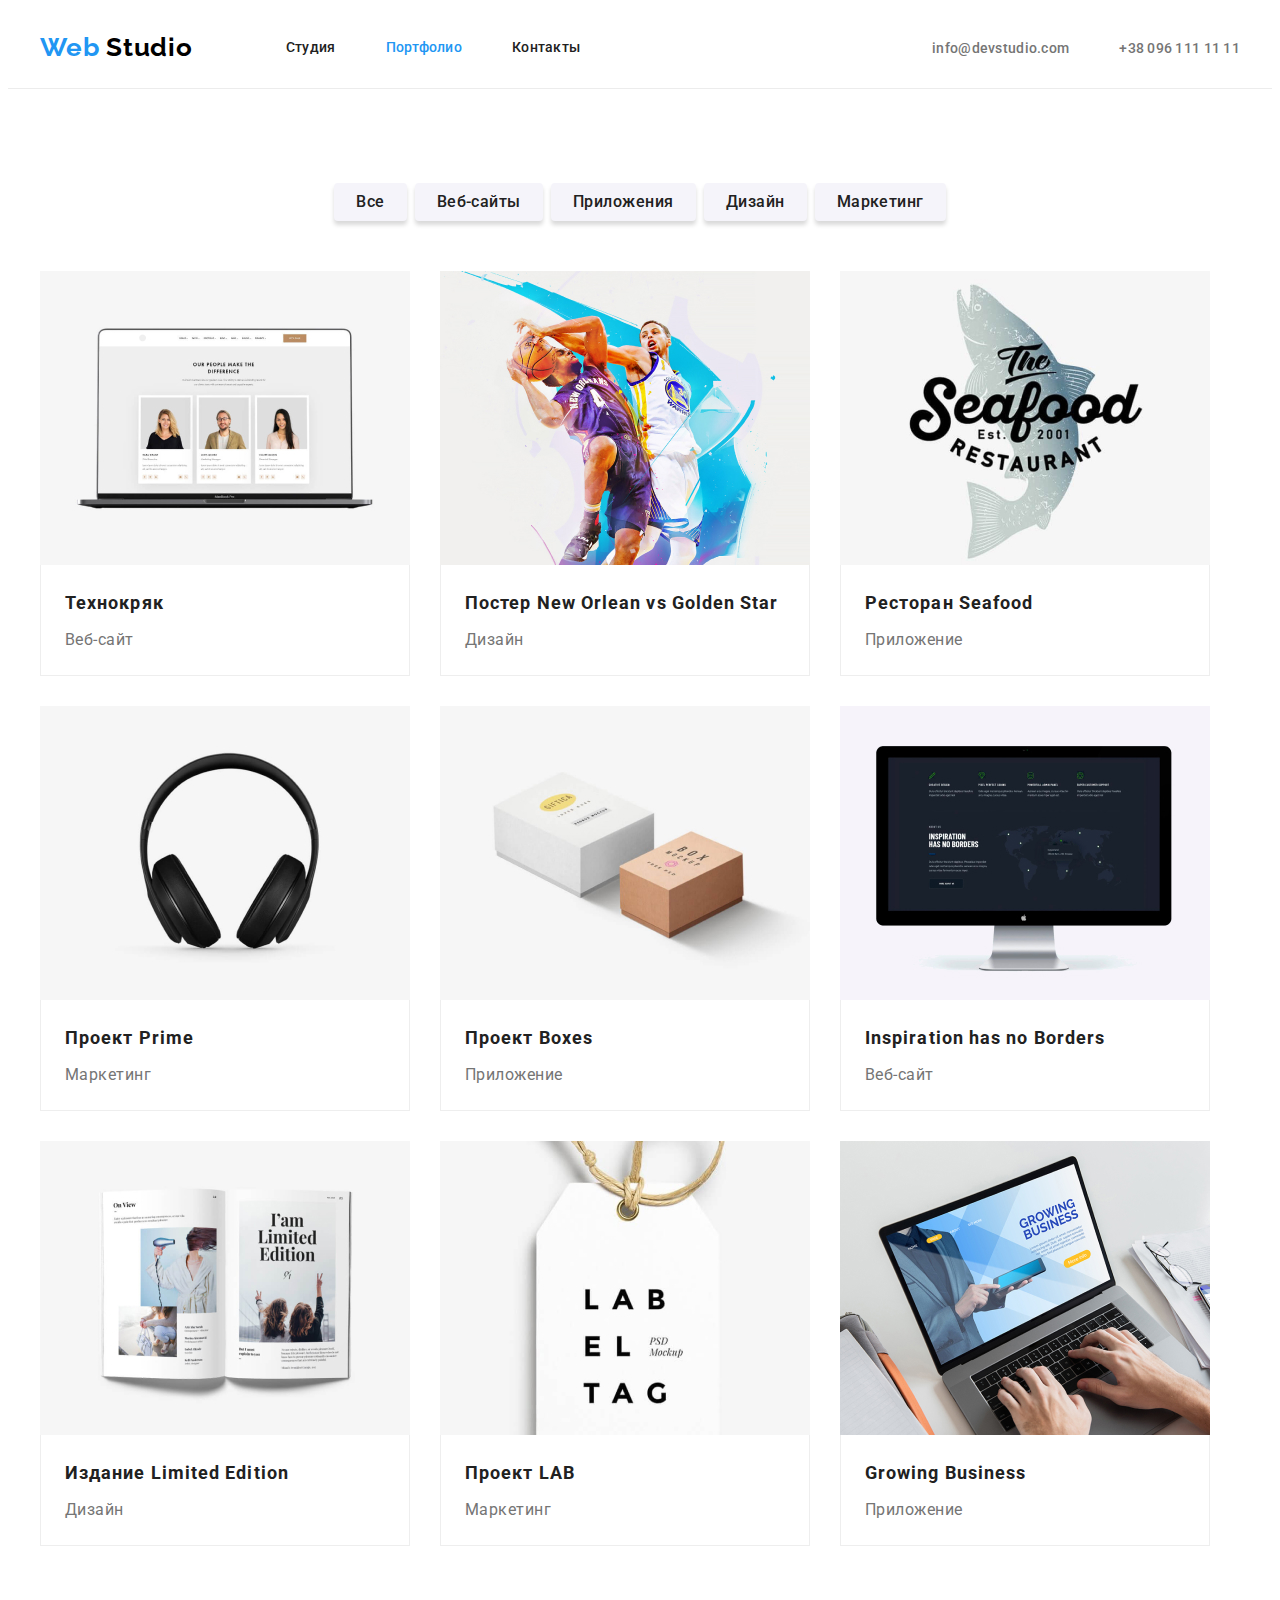
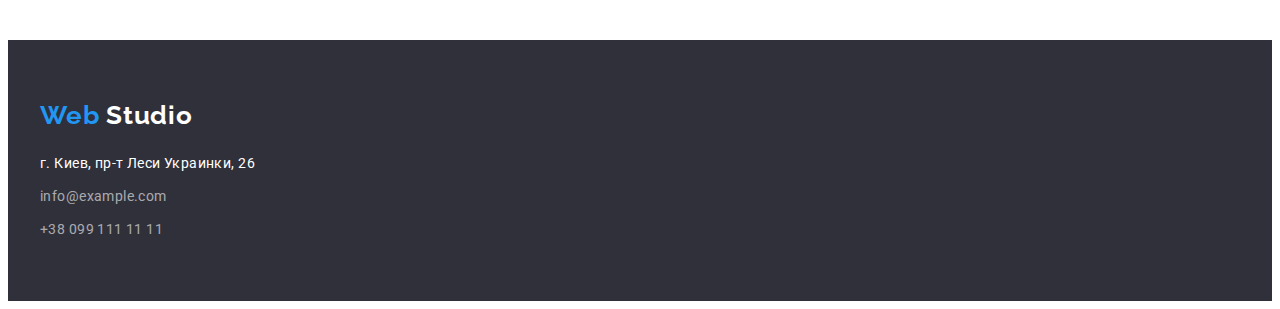
==== commit 45a3a910: "1" ====
--- a/portfolio.html
+++ b/portfolio.html
@@ -6,7 +6,13 @@
 		<meta name="viewport" content="width=device-width, initial-scale=1.0" />
 		<title>Document</title>
 		<!-- start normalize -->
-		<link rel="stylesheet" href="https://cdnjs.cloudflare.com/ajax/libs/modern-normalize/1.1.0/modern-normalize.min.css" integrity="sha512-wpPYUAdjBVSE4KJnH1VR1HeZfpl1ub8YT/NKx4PuQ5NmX2tKuGu6U/JRp5y+Y8XG2tV+wKQpNHVUX03MfMFn9Q==" crossorigin="anonymous" referrerpolicy="no-referrer" />
+		<link
+			rel="stylesheet"
+			href="https://cdnjs.cloudflare.com/ajax/libs/modern-normalize/1.1.0/modern-normalize.min.css"
+			integrity="sha512-wpPYUAdjBVSE4KJnH1VR1HeZfpl1ub8YT/NKx4PuQ5NmX2tKuGu6U/JRp5y+Y8XG2tV+wKQpNHVUX03MfMFn9Q=="
+			crossorigin="anonymous"
+			referrerpolicy="no-referrer"
+		/>
 		<!-- end normolize -->
 		<!-- fonts start -->
 		<link rel="preconnect" href="https://fonts.googleapis.com" />
@@ -18,16 +24,19 @@
 		<!-- fonts end -->
 		<link rel="stylesheet" href="./css/styles.css" />
 	</head>
+
 	<body>
 		<!-- шапка -->
 		<header class="header">
 			<div class="container header-container">
-				<a class="logo logo-mg link" href="./index.html">Web<span class="logo-light">Studio</span>
+				<a class="logo logo-mg link" href="./index.html">
+					Web
+					<span class="logo-light">Studio</span>
 				</a>
 				<nav class="header-nav">
 					<ul class="header-list list">
 						<li class="header-item">
-							<a class="header-link  link" href="./index.html">Студия</a>
+							<a class="header-link link" href="./index.html">Студия</a>
 						</li>
 						<li class="header-item">
 							<a class="header-link current link" href="./portfolio.html">Портфолио</a>
@@ -38,148 +47,153 @@
 					</ul>
 				</nav>
 				<ul class="header-list list">
-					<li class="header-item"><a class="header-contacts-link link"
-							href="mailto:info@devstudio.com">info@devstudio.com</a></li>
-	
-					<li class="header-item"><a class="header-contacts-link link" href="tel:+380961111111">+38
-							096 111 11 11</a></li>
+					<li class="header-item">
+						<a class="header-contacts-link link" href="mailto:info@devstudio.com">info@devstudio.com</a>
+					</li>
+
+					<li class="header-item">
+						<a class="header-contacts-link link" href="tel:+380961111111">+38 096 111 11 11</a>
+					</li>
 				</ul>
 			</div>
 		</header>
 		<!-- основная информация -->
 		<!-- portfolio -->
 		<main>
-		<section class="portfolio section">
-			<div class="container">
-			<h1 class="visually-hidden">Портфолио</h1>
-			<ul class="btn-list list btn-list-container">
-				<li class="btn-item">
-					<button type="button" class="btn-filtr filtr-btn">Все</button>
-				</li>
-				<li class="btn-item">
-					<button type="button" class="btn-filtr filtr-btn">Веб-сайты</button>
-				</li>
-				<li class="btn-item">
-					<button type="button" class="btn-filtr filtr-btn">Приложения</button>
-				</li>
-				<li class="btn-item">
-					<button type="button" class="btn-filtr filtr-btn">Дизайн</button>
-				</li>
-				<li class="btn-item">
-					<button type="button" class="btn-filtr filtr-btn">Маркетинг</button>
-				</li>
-			</ul>
-			<ul class="list cards-set">
-				<li class="portfolio-item cards-set-item">
-					<a href="" class="link">
-						<img src="./images/portfolio/project1.jpg" alt="project-1" class="portfolio-img" width="370" />
-						<div class="portfolio-wrapper">
-						<h2 class="portfolio-name">Технокряк</h2>
-						<p class="portfolio-text">Веб-сайт</p>
-						</div>
-					</a>
-				</li>
-				<li class="portfolio-item cards-set-item">
-					<a href="" class="link">
-						<img src="./images/portfolio/project2.jpg" alt="project-2" class="portfolio-img" width="370" />
-						<div class="portfolio-wrapper">
-						<h2 class="portfolio-name">Постер New Orlean vs Golden Star</h2>
-						<p class="portfolio-text">Дизайн</p>
-						</div>
-					</a>
-				</li>
-				<li class="portfolio-item cards-set-item">
-					<a href="" class="link">
-						<img src="./images/portfolio/project3.jpg" alt="project-3" class="portfolio-img" width="370" />
-						<div class="portfolio-wrapper">
-						<h2 class="portfolio-name">Ресторан Seafood</h2>
-						<p class="portfolio-text">Приложение</p>
-						</div>
-					</a>
-				</li>
-				<li class="portfolio-item cards-set-item">
-					<a href="" class="link">
-						<img src="./images/portfolio/project4.jpg" alt="project-4" class="portfolio-img" width="370" />
-						<div class="portfolio-wrapper">
-						<h2 class="portfolio-name">Проект Prime</h2>
-						<p class="portfolio-text">Маркетинг</p>
-						</div>
-					</a>
-				</li>
-				<li class="portfolio-item cards-set-item">
-					<a href="" class="link">
-						<img src="./images/portfolio/project5.jpg" alt="project-5" class="portfolio-img" width="370" />
-						<div class="portfolio-wrapper">
-						<h2 class="portfolio-name">Проект Boxes</h2>
-						<p class="portfolio-text">Приложение</p>
-						</div>
-					</a>
-				</li>
-				<li class="portfolio-item cards-set-item">
-					<a href="" class="link">
-						<img src="./images/portfolio/project6.jpg" alt="project-6" class="portfolio-img" width="370" />
-						<div class="portfolio-wrapper">
-						<h2 class="portfolio-name">Inspiration has no Borders</h2>
-						<p class="portfolio-text">Веб-сайт</p>
-						</div>
-					</a>
-				</li>
-				<li class="portfolio-item cards-set-item">
-					<a href="" class="link">
-						<img src="./images/portfolio/project7.jpg" alt="project-7" class="portfolio-img" width="370" />
-						<div class="portfolio-wrapper">
-						<h2 class="portfolio-name">Издание Limited Edition</h2>
-						<p class="portfolio-text">Дизайн</p>
-						</div>
-					</a>
-				</li>
-				<li class="portfolio-item cards-set-item">
-					<a href="" class="link">
-						<img src="./images/portfolio/project8.jpg" alt="project-8" class="portfolio-img" width="370" />
-						<div class="portfolio-wrapper">
-						<h2 class="portfolio-name">Проект LAB</h2>
-						<p class="portfolio-text">Маркетинг</p>
-						</div>
-					</a>
-				</li>
-				<li class="portfolio-item cards-set-item">
-					<a href="" class="link">
-						<img src="./images/portfolio/project9.jpg" alt="project-9" class="portfolio-img" width="370" />
-						<div class="portfolio-wrapper">
-						<h2 class="portfolio-name">Growing Business</h2>
-						<p class="portfolio-text">Приложение</p>
-						</div>
-					</a>
-				</li>
-			</ul>
-		</div>
-		</section>
+			<section class="portfolio section">
+				<div class="container">
+					<h1 class="visually-hidden">Портфолио</h1>
+					<ul class="btn-list list btn-list-container">
+						<li class="btn-item">
+							<button type="button" class="btn-filtr filtr-btn">Все</button>
+						</li>
+						<li class="btn-item">
+							<button type="button" class="btn-filtr filtr-btn">Веб-сайты</button>
+						</li>
+						<li class="btn-item">
+							<button type="button" class="btn-filtr filtr-btn">Приложения</button>
+						</li>
+						<li class="btn-item">
+							<button type="button" class="btn-filtr filtr-btn">Дизайн</button>
+						</li>
+						<li class="btn-item">
+							<button type="button" class="btn-filtr filtr-btn">Маркетинг</button>
+						</li>
+					</ul>
+					<ul class="list cards-set">
+						<li class="portfolio-item cards-set-item">
+							<a href="" class="link">
+								<img src="./images/portfolio/project1.jpg" alt="project-1" class="portfolio-img" width="370" />
+								<div class="portfolio-wrapper">
+									<h2 class="portfolio-name">Технокряк</h2>
+									<p class="portfolio-text">Веб-сайт</p>
+								</div>
+							</a>
+						</li>
+						<li class="portfolio-item cards-set-item">
+							<a href="" class="link">
+								<img src="./images/portfolio/project2.jpg" alt="project-2" class="portfolio-img" width="370" />
+								<div class="portfolio-wrapper">
+									<h2 class="portfolio-name">Постер New Orlean vs Golden Star</h2>
+									<p class="portfolio-text">Дизайн</p>
+								</div>
+							</a>
+						</li>
+						<li class="portfolio-item cards-set-item">
+							<a href="" class="link">
+								<img src="./images/portfolio/project3.jpg" alt="project-3" class="portfolio-img" width="370" />
+								<div class="portfolio-wrapper">
+									<h2 class="portfolio-name">Ресторан Seafood</h2>
+									<p class="portfolio-text">Приложение</p>
+								</div>
+							</a>
+						</li>
+						<li class="portfolio-item cards-set-item">
+							<a href="" class="link">
+								<img src="./images/portfolio/project4.jpg" alt="project-4" class="portfolio-img" width="370" />
+								<div class="portfolio-wrapper">
+									<h2 class="portfolio-name">Проект Prime</h2>
+									<p class="portfolio-text">Маркетинг</p>
+								</div>
+							</a>
+						</li>
+						<li class="portfolio-item cards-set-item">
+							<a href="" class="link">
+								<img src="./images/portfolio/project5.jpg" alt="project-5" class="portfolio-img" width="370" />
+								<div class="portfolio-wrapper">
+									<h2 class="portfolio-name">Проект Boxes</h2>
+									<p class="portfolio-text">Приложение</p>
+								</div>
+							</a>
+						</li>
+						<li class="portfolio-item cards-set-item">
+							<a href="" class="link">
+								<img src="./images/portfolio/project6.jpg" alt="project-6" class="portfolio-img" width="370" />
+								<div class="portfolio-wrapper">
+									<h2 class="portfolio-name">Inspiration has no Borders</h2>
+									<p class="portfolio-text">Веб-сайт</p>
+								</div>
+							</a>
+						</li>
+						<li class="portfolio-item cards-set-item">
+							<a href="" class="link">
+								<img src="./images/portfolio/project7.jpg" alt="project-7" class="portfolio-img" width="370" />
+								<div class="portfolio-wrapper">
+									<h2 class="portfolio-name">Издание Limited Edition</h2>
+									<p class="portfolio-text">Дизайн</p>
+								</div>
+							</a>
+						</li>
+						<li class="portfolio-item cards-set-item">
+							<a href="" class="link">
+								<img src="./images/portfolio/project8.jpg" alt="project-8" class="portfolio-img" width="370" />
+								<div class="portfolio-wrapper">
+									<h2 class="portfolio-name">Проект LAB</h2>
+									<p class="portfolio-text">Маркетинг</p>
+								</div>
+							</a>
+						</li>
+						<li class="portfolio-item cards-set-item">
+							<a href="" class="link">
+								<img src="./images/portfolio/project9.jpg" alt="project-9" class="portfolio-img" width="370" />
+								<div class="portfolio-wrapper">
+									<h2 class="portfolio-name">Growing Business</h2>
+									<p class="portfolio-text">Приложение</p>
+								</div>
+							</a>
+						</li>
+					</ul>
+				</div>
+			</section>
 		</main>
 		<!-- подвал -->
 		<footer class="footer">
 			<div class="container">
-			<a class="logo logo-ft link" href="./index.html">Web<span class="logo-dark">Studio</span></a>
-			<address class="address">
-				<ul class="address-list list">
-					<li class="address-iteam">
-						<a
-							class="adsress-link link"
-							href="https://goo.gl/maps/4akNieNe14denpzW6"
-							target="_blank"
-							rel="nofollow noopener"
-						>
-							г. Киев, пр-т Леси Украинки, 26
-						</a>
-					</li>
-					<li class="contacts-iteam">
-						<a class="contacts-link link" href="mailto:info@example.com">info@example.com</a>
-					</li>
-					<li class="contacts-iteam">
-						<a class="contacts-link link" href="tel:+380991111111">+38 099 111 11 11</a>
-					</li>
-				</ul>
-			</address>
-		</div>
+				<a class="logo logo-ft link" href="./index.html">
+					Web
+					<span class="logo-dark">Studio</span>
+				</a>
+				<address class="address">
+					<ul class="address-list list">
+						<li class="address-iteam">
+							<a
+								class="adsress-link link"
+								href="https://goo.gl/maps/4akNieNe14denpzW6"
+								target="_blank"
+								rel="nofollow noopener"
+							>
+								г. Киев, пр-т Леси Украинки, 26
+							</a>
+						</li>
+						<li class="contacts-iteam">
+							<a class="contacts-link link" href="mailto:info@example.com">info@example.com</a>
+						</li>
+						<li class="contacts-iteam">
+							<a class="contacts-link link" href="tel:+380991111111">+38 099 111 11 11</a>
+						</li>
+					</ul>
+				</address>
+			</div>
 		</footer>
 	</body>
 </html>
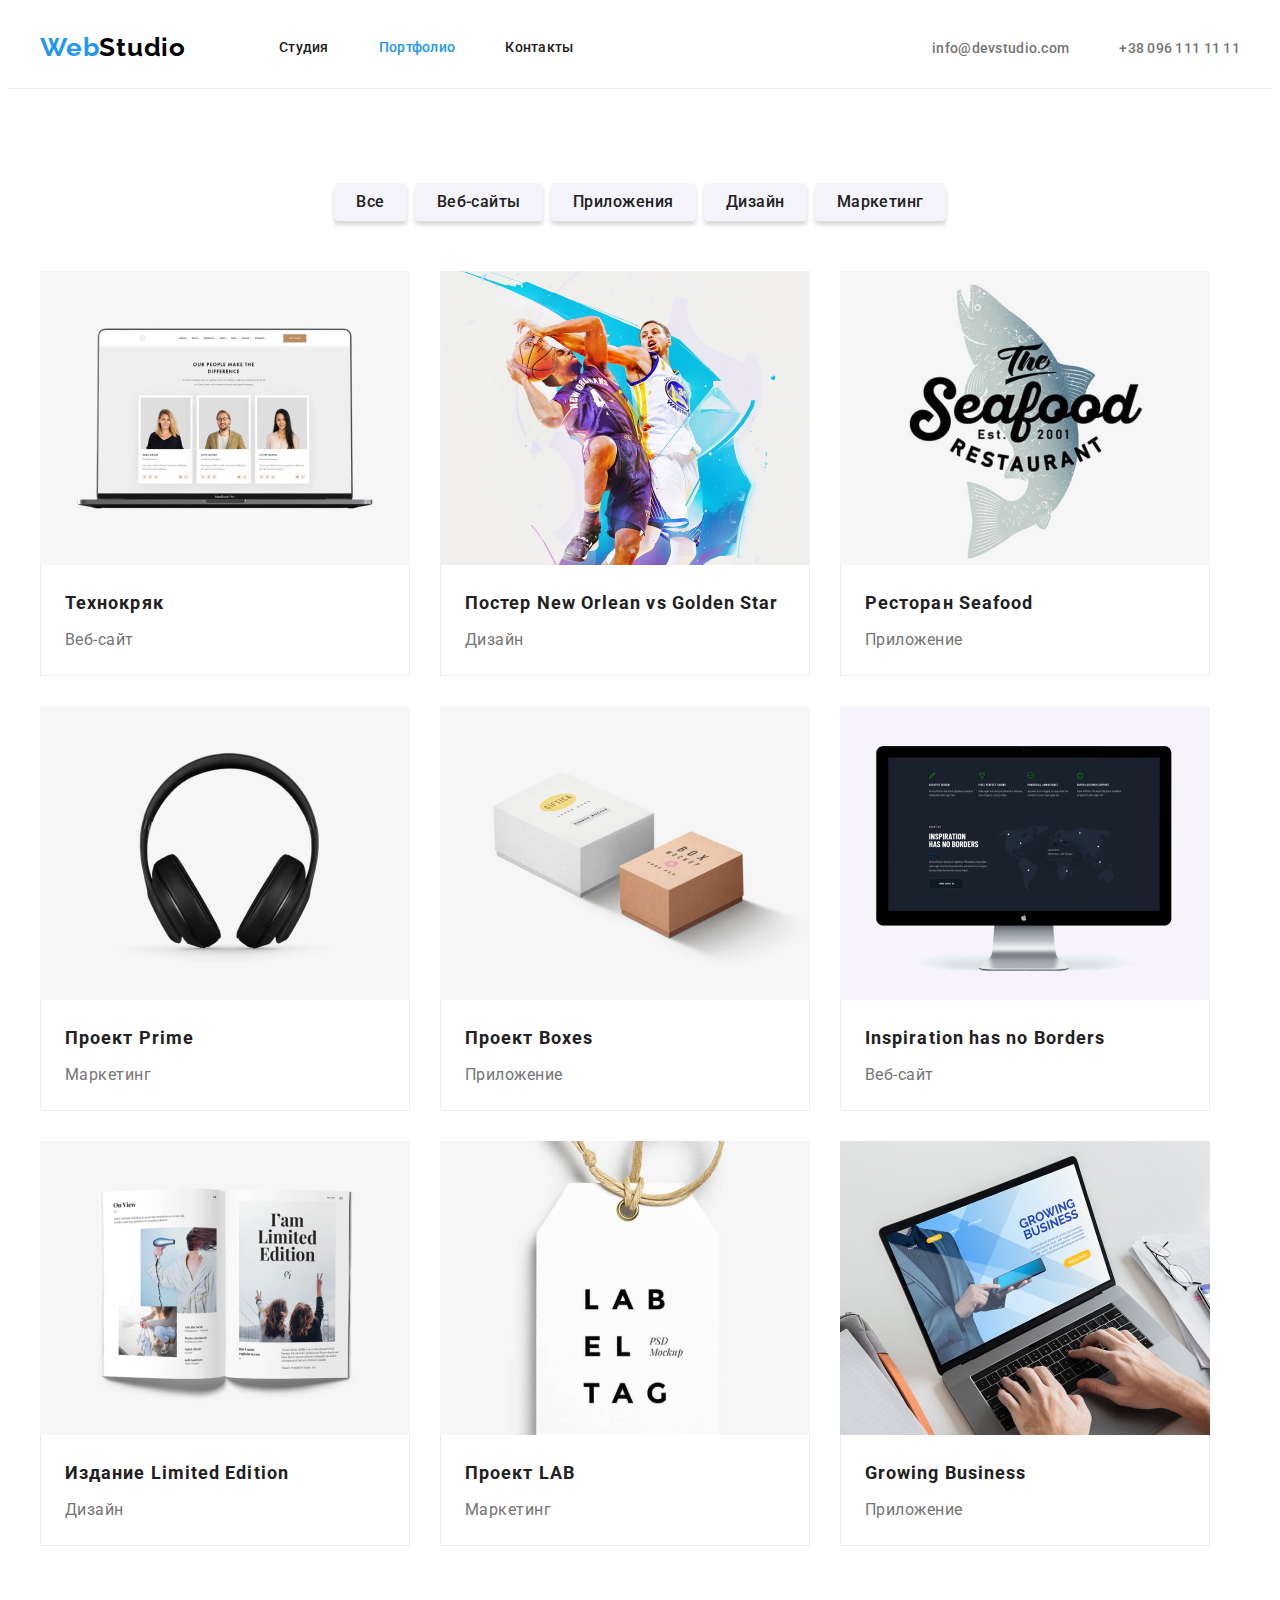
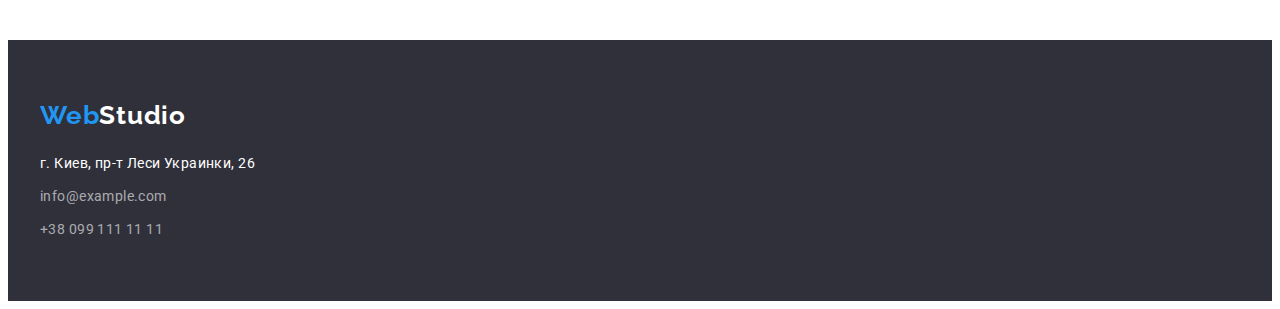
==== commit 1e67d2dc: "2" ====
--- a/portfolio.html
+++ b/portfolio.html
@@ -29,10 +29,7 @@
 		<!-- шапка -->
 		<header class="header">
 			<div class="container header-container">
-				<a class="logo logo-mg link" href="./index.html">
-					Web
-					<span class="logo-light">Studio</span>
-				</a>
+				<a class="logo logo-mg link" href="./index.html">Web<span class="logo-light">Studio</span></a>
 				<nav class="header-nav">
 					<ul class="header-list list">
 						<li class="header-item">
@@ -169,10 +166,7 @@
 		<!-- подвал -->
 		<footer class="footer">
 			<div class="container">
-				<a class="logo logo-ft link" href="./index.html">
-					Web
-					<span class="logo-dark">Studio</span>
-				</a>
+				<a class="logo logo-ft link" href="./index.html">Web<span class="logo-dark">Studio</span></a>
 				<address class="address">
 					<ul class="address-list list">
 						<li class="address-iteam">
@@ -180,9 +174,7 @@
 								class="adsress-link link"
 								href="https://goo.gl/maps/4akNieNe14denpzW6"
 								target="_blank"
-								rel="nofollow noopener"
-							>
-								г. Киев, пр-т Леси Украинки, 26
+								rel="nofollow noopener">г. Киев, пр-т Леси Украинки, 26
 							</a>
 						</li>
 						<li class="contacts-iteam">
